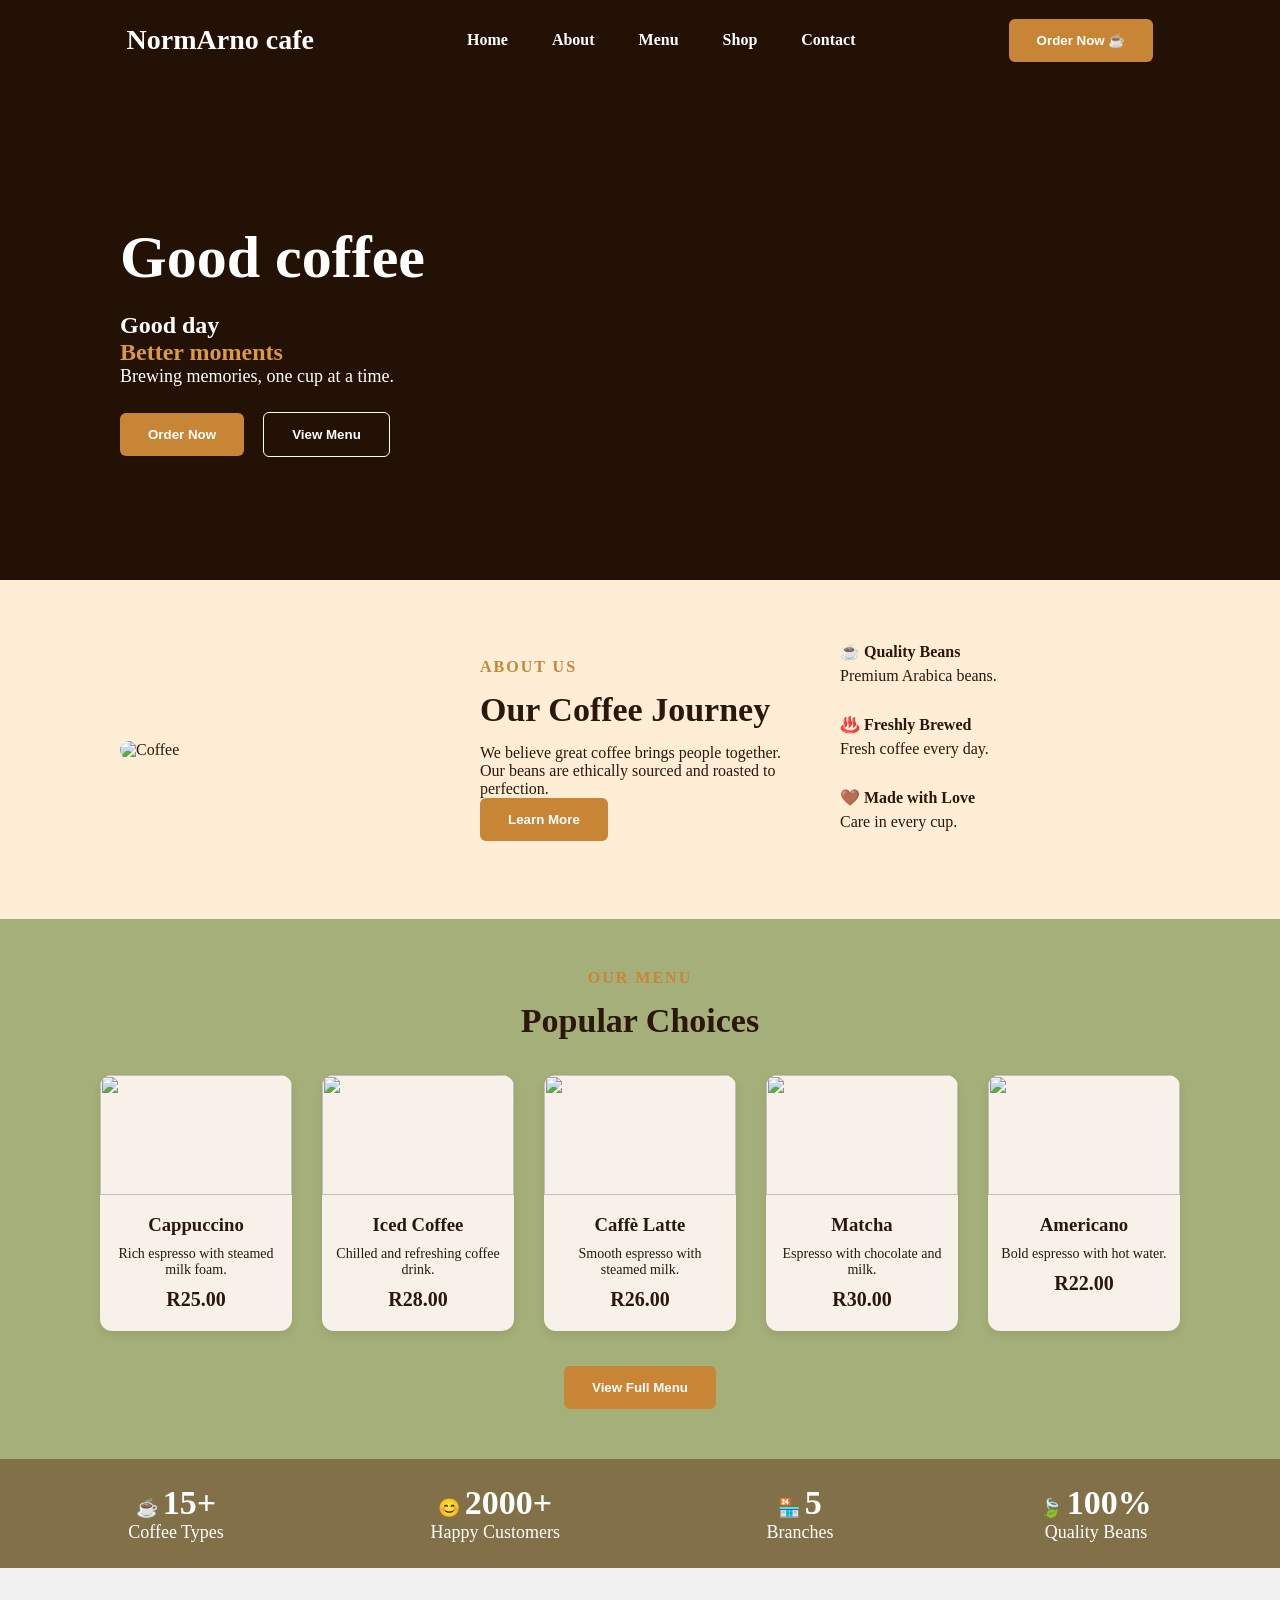
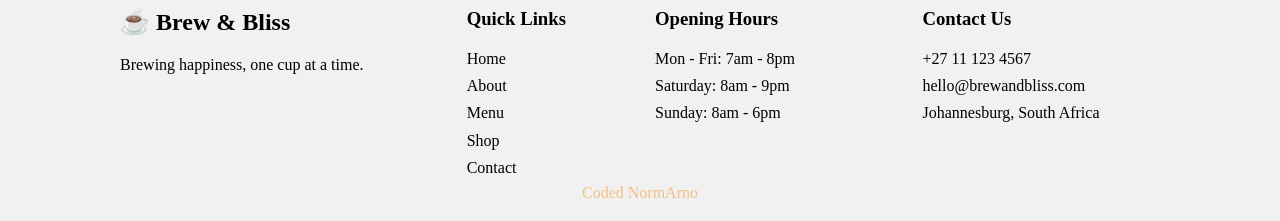
==== index.html @ b8cc1313 "Add files via upload" ====
<!DOCTYPE html>
<html lang="en">
<head>
  <meta charset="UTF-8" />
  <meta name="viewport" content="width=device-width, initial-scale=1.0" />
  <title>Noma & Arnot's coffee shop</title>
  <link rel="stylesheet" href="style.css" />
</head>
<body>

  <header>
    <div class="logo"> NormArno cafe <span></span></div>
    <nav>
      <a href="#">Home</a>
      <a href="#">About</a>
      <a href="#">Menu</a>
      <a href="#">Shop</a>
      <a href="#">Contact</a>
    </nav>
    <button>Order Now ☕</button>
  </header>

  <section class="hero">
    <div class="hero-slides" aria-hidden="true">
      <div class="hero-slide slide-one"></div>
      <div class="hero-slide slide-two"></div>
      <div class="hero-slide slide-three"></div>
    </div>
    <div class="hero-text">
      <h1>Good coffee</h1>
      <h2>Good day <br><span>Better moments</span></h2>
      <p>Brewing memories, one cup at a time.</p>
      <div>
        <button>Order Now</button>
        <button class="outline">View Menu</button>
      </div>
    </div>
  </section>

  <section class="about">
    <img src="images/LJ.png" alt="Coffee">
    <div>
      <h4>ABOUT US</h4>
      <h2>Our Coffee Journey</h2>
      <p>We believe great coffee brings people together. Our beans are ethically sourced and roasted to perfection.</p>
      <button>Learn More</button>
    </div>

    <div class="features">
      <p>☕ <b>Quality Beans</b><br>Premium Arabica beans.</p>
      <p>♨️ <b>Freshly Brewed</b><br>Fresh coffee every day.</p>
      <p>🤎 <b>Made with Love</b><br>Care in every cup.</p>
    </div>
  </section>

  <section class="menu">
    <h4>OUR MENU</h4>
    <h2>Popular Choices</h2>

    <div class="cards">
      <div class="card">
        <img src="images/CAPP.png">
        <h3>Cappuccino</h3>
        <p>Rich espresso with steamed milk foam.</p>
        <b>R25.00</b>
      </div>

      <div class="card">
        <img src="images/ICE.png">
        <h3>Iced Coffee</h3>
        <p>Chilled and refreshing coffee drink.</p>
        <b>R28.00</b>
      </div>

      <div class="card">
        <img src="images/Latte.png">
        <h3>Caffè Latte</h3>
        <p>Smooth espresso with steamed milk.</p>
        <b>R26.00</b>
      </div>

      <div class="card">
        <img src="images/Matcha.png">
        <h3>Matcha</h3>
        <p>Espresso with chocolate and milk.</p>
        <b>R30.00</b>
      </div>

      <div class="card">
        <img src="images/Americano.png">
        <h3>Americano</h3>
        <p>Bold espresso with hot water.</p>
        <b>R22.00</b>
      </div>
    </div>

    <button>View Full Menu</button>
  </section>

  <section class="stats">
    <div>☕ <b>15+</b><br>Coffee Types</div>
    <div>😊 <b>2000+</b><br>Happy Customers</div>
    <div>🏪 <b>5</b><br>Branches</div>
    <div>🍃 <b>100%</b><br>Quality Beans</div>
  </section>

  <footer>
    <div>
      <h2>☕ Brew & Bliss</h2>
      <p>Brewing happiness, one cup at a time.</p>
    </div>

    <div>
      <h3>Quick Links</h3>
      <p>Home<br>About<br>Menu<br>Shop<br>Contact</p>
    </div>

    <div>
      <h3>Opening Hours</h3>
      <p>Mon - Fri: 7am - 8pm<br>Saturday: 8am - 9pm<br>Sunday: 8am - 6pm</p>
    </div>

    <div>
      <h3>Contact Us</h3>
      <p>+27 11 123 4567<br>hello@brewandbliss.com<br>Johannesburg, South Africa</p>
    </div>

    <p class="credit"> Coded NormArno </p>
  </footer>

</body>
</html>
---- style.css ----
*{
  margin:0;
  padding:0;
  box-sizing:border-box;
}

body{
  font-family:Georgia, serif;
  color:#2b170c;
  background:#FFEED6;
}

header{
  height:80px;
  background:#241105;
  color:white;
  display:flex;
  justify-content:space-around;
  align-items:center;
  padding:0 60px;
}

.logo{
  font-size:28px;
  font-weight:bold;
}

.logo span{
  display:block;
  font-size:12px;
  letter-spacing:4px;
}

nav a{
  color:white;
  text-decoration:none;
  margin:0 20px;
  font-weight:bold;
}

button{
  background:#c98536;
  color:white;
  border:none;
  padding:14px 28px;
  border-radius:6px;
  font-weight:bold;
  cursor:pointer;
}

.hero{
  height:500px;
  position:relative;
  overflow:hidden;
  display:flex;
  align-items:center;
  padding-left:120px;
  color:white;
}

.hero-slides{
  position:absolute;
  inset:0;
  background:#241105;
  z-index:0;
}

.hero-slide{
  position:absolute;
  inset:0;
  background-size:cover;
  background-position:center;
  opacity:0;
  animation:heroSlideshow 15s infinite;
}

.hero-slide::after{
  content:"";
  position:absolute;
  inset:0;
  background:rgba(0,0,0,.25);
}

.slide-one{
  background-image:url("images/NormArno background.png");
  background-size:contain;
  background-repeat:no-repeat;
  background-color:#d8c8ad;
  animation-delay:0s;
}

.slide-two{
  background-image:url("images/Background3.jpg");
  animation-delay:-5s;
}

.slide-three{
  background-image:url("images/Picture2..jpg");
  animation-delay:-10s;
}

@keyframes heroSlideshow{
  0%, 33.33%{opacity:1;}
  40%, 100%{opacity:0;}
}

.hero-text{
  position:relative;
  z-index:1;
}

.hero h4{
  color:#d99a43;
  letter-spacing:3px;
}

.hero h1{
  font-size:60px;
  margin:20px 0;
}

.hero span{
  color:#d99a43;
}

.hero p{
  font-size:18px;
  margin-bottom:25px;
}

.outline{
  background:transparent;
  border:1px solid white;
  margin-left:15px;
}

.about{
  display:grid;
  grid-template-columns:1fr 1fr 1fr;
  gap:40px;
  padding:60px 120px;
  align-items:center;
}

.about img{
  width:100%;
  border-radius:14px;
}

.about h4,
.menu h4{
  color:#c98536;
  letter-spacing:2px;
}

.about h2,
.menu h2{
  font-size:34px;
  margin:15px 0;
}

.features p{
  margin-bottom:25px;
  line-height:1.5;
}

.menu{
  text-align:center;
  padding:50px 100px;
  background:#A5AF79;
}

.cards{
  display:flex;
  justify-content:center;
  gap:30px;
  margin:35px 0;
}

.card{
  width:210px;
  background:#f7f1ea;
  border-radius:12px;
  overflow:hidden;
  padding-bottom:20px;
  box-shadow:0 4px 10px rgba(0,0,0,.08);
}

.card img{
  width:100%;
  height:120px;
  object-fit:cover;
}

.card h3{
  margin-top:15px;
}

.card p{
  font-size:14px;
  padding:10px;
}

.card b{
  font-size:20px;
}

.stats{
  background:#827148;
  color:white;
  display:flex;
  justify-content:space-around;
  padding:25px;
  text-align:center;
  font-size:18px;
}

.stats b{
  font-size:34px;
}

footer{
  background:#F1F1F1;
  color:black;
  display:grid;
  grid-template-columns:2fr 1fr 1.5fr 1.5fr;
  gap:30px;
  padding:40px 120px;
  position:relative;
}

footer h2,
footer h3{
  margin-bottom:15px;
}

footer p{
  line-height:1.7;
}

.credit{
  position:absolute;
  bottom:15px;
  left:50%;
  transform:translateX(-50%);
  color:#f2c087;
}

@media(max-width:900px){
  header,
  .cards,
  .stats{
    flex-direction:column;
    height:auto;
    gap:20px;
    padding:20px;
  }

  .about,
  footer{
    grid-template-columns:1fr;
    padding:40px 25px;
  }

  .hero{
    padding:40px;
  }

  .hero h1{
    font-size:42px;
  }

  .cards{
    align-items:center;
  }
}

@media(max-width:600px){
  header{
    padding:20px 15px;
    text-align:center;
  }

  .logo{
    font-size:24px;
  }

  nav{
    display:flex;
    flex-wrap:wrap;
    justify-content:center;
    gap:10px;
  }

  nav a{
    margin:0 5px;
  }

  .hero{
    min-height:500px;
    height:auto;
    padding:40px 25px;
  }

  .slide-one{
    background-size:cover;
    background-position:center;
  }

  .hero h1{
    font-size:38px;
  }

  .hero h2{
    font-size:28px;
  }

  .hero-text button{
    margin:5px 0;
  }

  .outline{
    margin-left:0;
  }

  .menu{
    padding:45px 20px;
  }

  .cards{
    width:100%;
  }

  .card{
    width:min(100%, 280px);
  }

  .stats{
    gap:25px;
  }

  footer{
    text-align:center;
    padding:40px 25px 70px;
  }
}
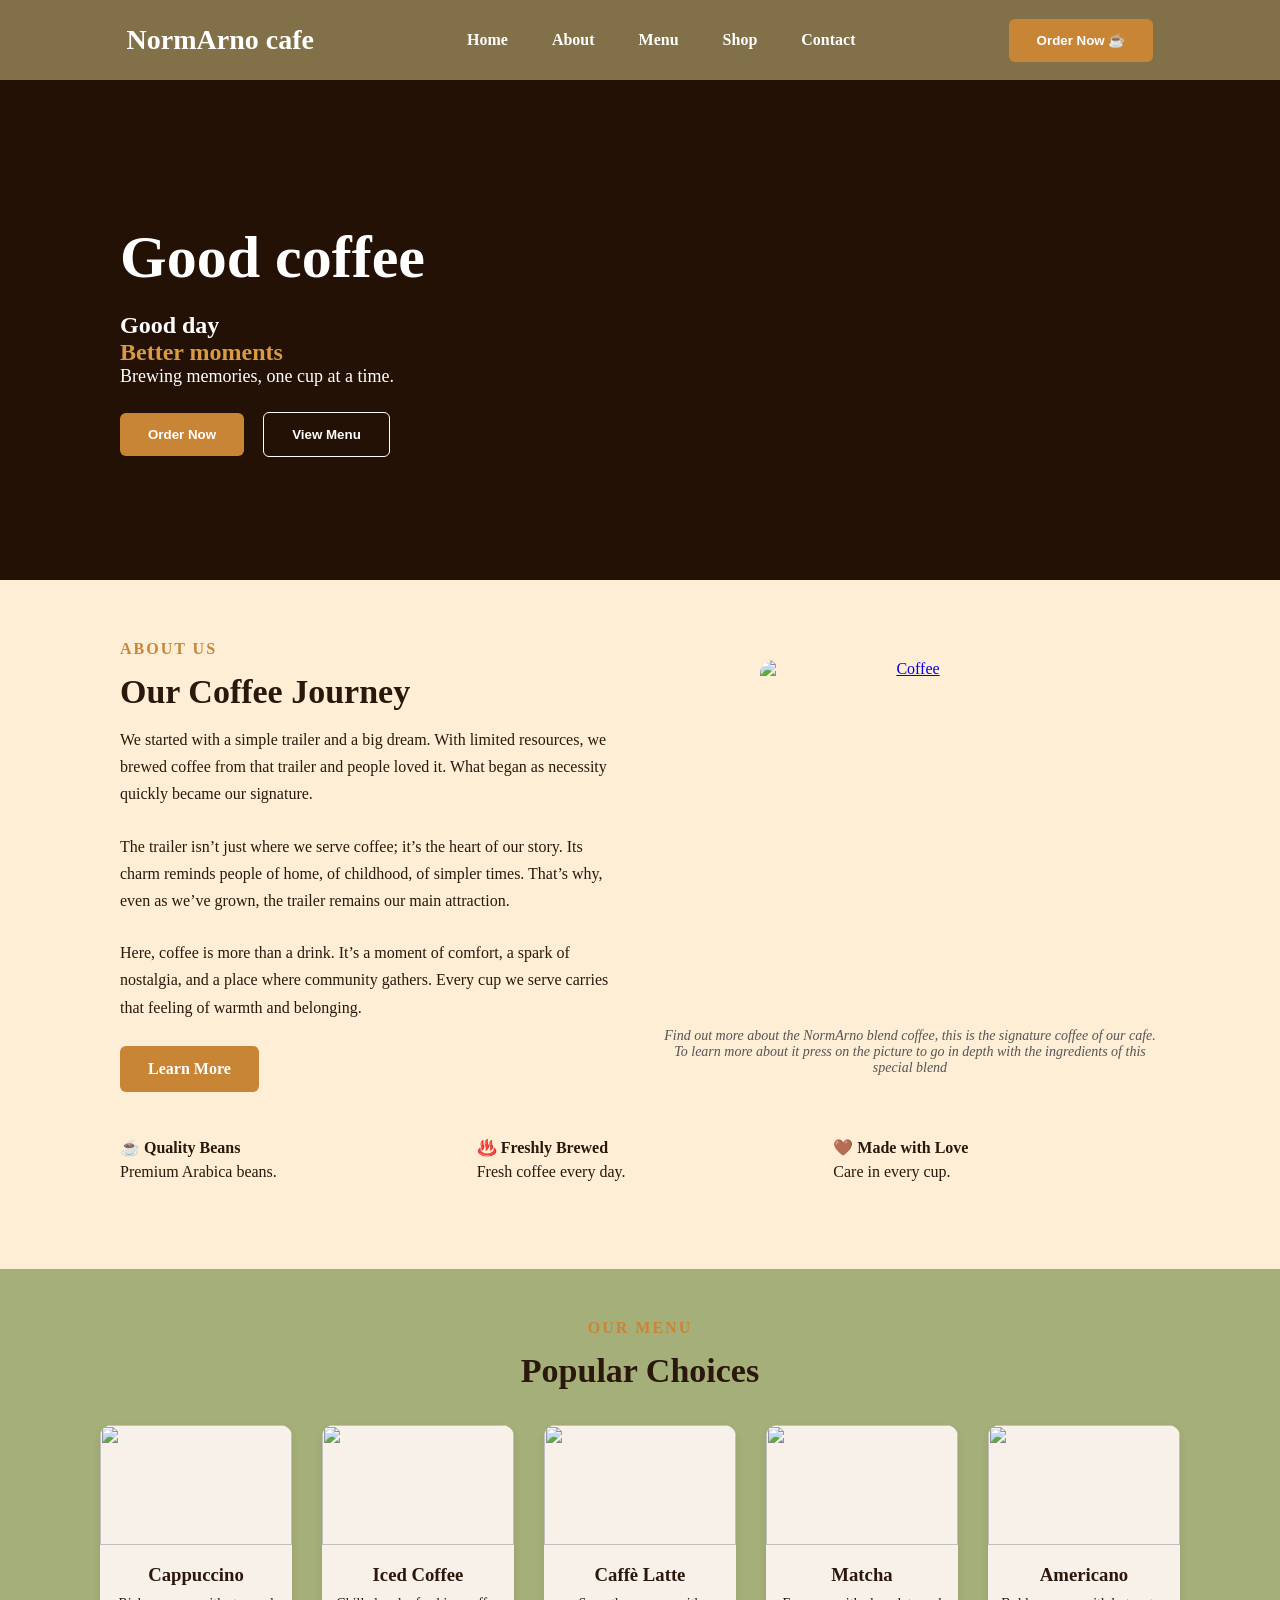
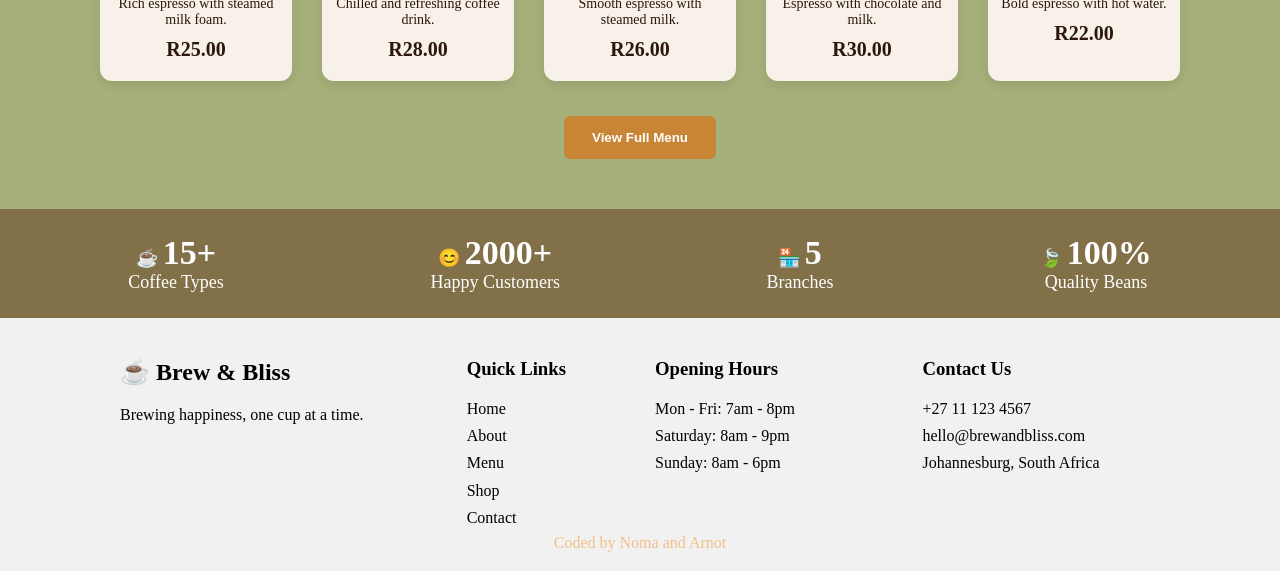
==== commit c95be91c: "Add files via upload" ====
--- a/index.html
+++ b/index.html
@@ -38,12 +38,19 @@
   </section>
 
   <section class="about">
-    <img src="images/LJ.png" alt="Coffee">
+    <figure>
+      <a href="https://traderoutecoffees.co.za/product/colombian-coffee-pods-10-pack/" target="_blank">
+    <img src="images/Famous-coffee.jpg" alt="Coffee">
+      </a>
+    <figcaption>Find out more about the NormArno blend coffee, this is the signature coffee of our cafe. To learn more about it press on the picture to go in depth with the ingredients of this special blend</figcaption>
+    </figure>
     <div>
       <h4>ABOUT US</h4>
       <h2>Our Coffee Journey</h2>
-      <p>We believe great coffee brings people together. Our beans are ethically sourced and roasted to perfection.</p>
-      <button>Learn More</button>
+      <p>We started with a simple trailer and a big dream. With limited resources, we brewed coffee from that trailer and people loved it. What began as necessity quickly became our signature.</p>
+      <p>The trailer isn’t just where we serve coffee; it’s the heart of our story. Its charm reminds people of home, of childhood, of simpler times. That’s why, even as we’ve grown, the trailer remains our main attraction.</p>
+      <p>Here, coffee is more than a drink. It’s a moment of comfort, a spark of nostalgia, and a place where community gathers. Every cup we serve carries that feeling of warmth and belonging.</p>
+      <a class="about-button" href="https://traderoutecoffees.co.za/our-story/" target="_blank">Learn More</a>
     </div>
 
     <div class="features">
@@ -125,7 +132,7 @@
       <p>+27 11 123 4567<br>hello@brewandbliss.com<br>Johannesburg, South Africa</p>
     </div>
 
-    <p class="credit"> Coded NormArno </p>
+    <p class="credit"> Coded by Noma and Arnot </p>
   </footer>
 
 </body>
--- a/style.css
+++ b/style.css
@@ -12,7 +12,7 @@
 
 header{
   height:80px;
-  background:#241105;
+  background:#827148;
   color:white;
   display:flex;
   justify-content:space-around;
@@ -90,12 +90,12 @@
 }
 
 .slide-two{
-  background-image:url("images/Background3.jpg");
+  background-image:url("images/iced.jpg");
   animation-delay:-5s;
 }
 
 .slide-three{
-  background-image:url("images/Picture2..jpg");
+  background-image:url("images/coffee's.jpg");
   animation-delay:-10s;
 }
 
@@ -136,15 +136,24 @@
 
 .about{
   display:grid;
-  grid-template-columns:1fr 1fr 1fr;
+  grid-template-columns:1fr 1fr;
   gap:40px;
   padding:60px 120px;
-  align-items:center;
+  align-items:start;
 }
 
 .about img{
   width:100%;
+  height:360px;
+  object-fit:cover;
   border-radius:14px;
+  grid-column:2;
+  grid-row:1;
+}
+
+.about > div:not(.features){
+  grid-column:1;
+  grid-row:1;
 }
 
 .about h4,
@@ -153,15 +162,42 @@
   letter-spacing:2px;
 }
 
+nav a:hover{
+  background: color #d99a43;
+}
+
+.about-button{
+  display:inline-block;
+  background:#c98536;
+  color:white;
+  text-decoration:none;
+  padding:14px 28px;
+  border-radius:6px;
+  font-weight:bold;
+}
+
 .about h2,
 .menu h2{
   font-size:34px;
   margin:15px 0;
 }
 
+.about > div:not(.features) p{
+  text-align:left;
+  line-height:1.7;
+  margin-bottom:25px;
+}
+
 .features p{
   margin-bottom:25px;
   line-height:1.5;
+}
+
+.features{
+  grid-column:1 / -1;
+  display:grid;
+  grid-template-columns:repeat(3, 1fr);
+  gap:30px;
 }
 
 .menu{
@@ -256,7 +292,11 @@
     padding:20px;
   }
 
-  .about,
+  .about{
+    grid-template-columns:1fr 1fr;
+    padding:40px 25px;
+  }
+
   footer{
     grid-template-columns:1fr;
     padding:40px 25px;
@@ -276,6 +316,16 @@
 }
 
 @media(max-width:600px){
+  .about{
+    grid-template-columns:1fr;
+  }
+
+  .about img,
+  .about > div:not(.features){
+    grid-column:auto;
+    grid-row:auto;
+  }
+
   header{
     padding:20px 15px;
     text-align:center;
@@ -343,4 +393,89 @@
     text-align:center;
     padding:40px 25px 70px;
   }
-}+}
+
+
+
+
+
+
+
+
+
+
+
+
+
+
+
+
+
+
+
+
+
+
+
+
+
+
+
+
+
+
+
+
+
+
+
+
+
+
+
+
+
+
+
+
+
+
+
+
+
+
+
+
+
+
+
+
+
+
+
+
+
+
+
+
+
+
+
+figure {
+  text-align: center;       /* centers image + caption */
+  margin: 20px auto;        /* spacing around the figure */
+}
+
+figure img {
+  max-width: 300px;         /* keeps image size manageable */
+  display: block;
+  margin: 0 auto;           /* centers the image */
+  border-radius: 10px;      /* optional: rounded corners */
+}
+
+figcaption {
+  font-size: 14px;          /* smaller caption text */
+  color: #555;              /* softer gray tone */
+  margin-top: 8px;          /* space between image and caption */
+  font-style: italic;       /* makes it look like a caption */
+}
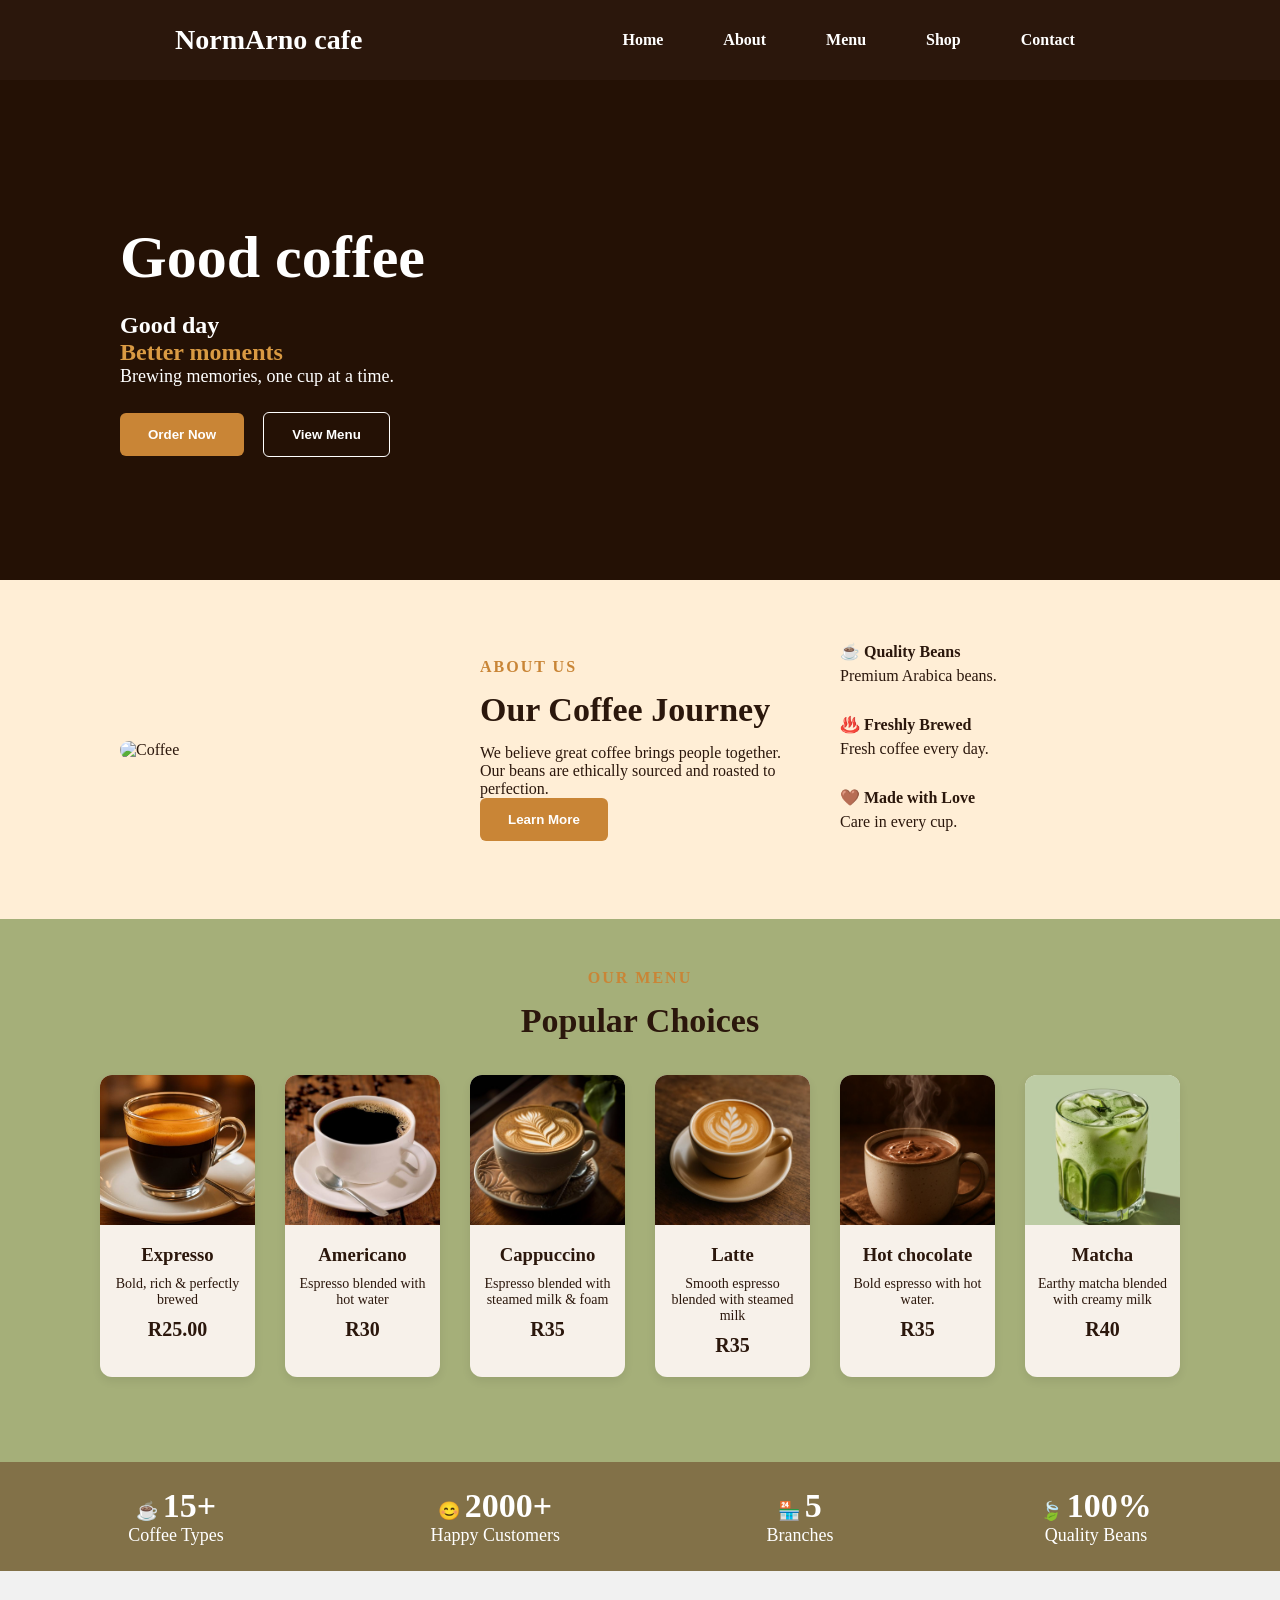
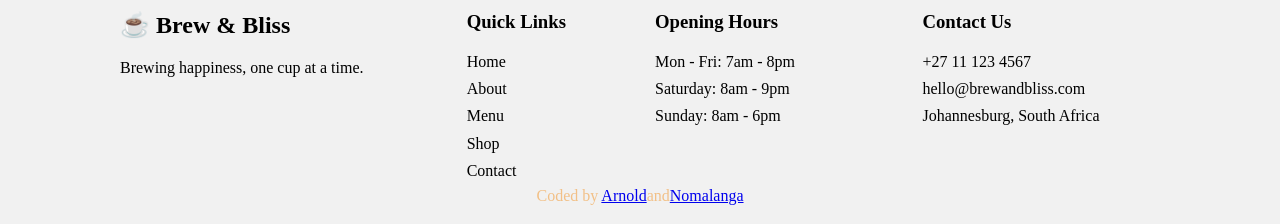
==== commit 7477aa5e: "Add files via upload" ====
--- a/index.html
+++ b/index.html
@@ -3,7 +3,7 @@
 <head>
   <meta charset="UTF-8" />
   <meta name="viewport" content="width=device-width, initial-scale=1.0" />
-  <title>Noma & Arnot's coffee shop</title>
+  <title>Noma & Arno's coffee shop</title>
   <link rel="stylesheet" href="style.css" />
 </head>
 <body>
@@ -11,13 +11,16 @@
   <header>
     <div class="logo"> NormArno cafe <span></span></div>
     <nav>
-      <a href="#">Home</a>
-      <a href="#">About</a>
-      <a href="#">Menu</a>
-      <a href="#">Shop</a>
-      <a href="#">Contact</a>
+     <ul>
+      <li><a href="#">Home</a></li>
+      <li><a href="#">About</a></li>
+      <li><a class="Menu" href="https://plato.coffee/pages/our-menu" target="_blank">Menu</a></li>
+       <li><a href="#">Shop</a></li> 
+       <li><a href="#">Contact</a></li>
+     </ul>
     </nav>
-    <button>Order Now ☕</button>
+    
+    
   </header>
 
   <section class="hero">
@@ -38,19 +41,12 @@
   </section>
 
   <section class="about">
-    <figure>
-      <a href="https://traderoutecoffees.co.za/product/colombian-coffee-pods-10-pack/" target="_blank">
-    <img src="images/Famous-coffee.jpg" alt="Coffee">
-      </a>
-    <figcaption>Find out more about the NormArno blend coffee, this is the signature coffee of our cafe. To learn more about it press on the picture to go in depth with the ingredients of this special blend</figcaption>
-    </figure>
+    <img src="images/LJ.png" alt="Coffee">
     <div>
       <h4>ABOUT US</h4>
       <h2>Our Coffee Journey</h2>
-      <p>We started with a simple trailer and a big dream. With limited resources, we brewed coffee from that trailer and people loved it. What began as necessity quickly became our signature.</p>
-      <p>The trailer isn’t just where we serve coffee; it’s the heart of our story. Its charm reminds people of home, of childhood, of simpler times. That’s why, even as we’ve grown, the trailer remains our main attraction.</p>
-      <p>Here, coffee is more than a drink. It’s a moment of comfort, a spark of nostalgia, and a place where community gathers. Every cup we serve carries that feeling of warmth and belonging.</p>
-      <a class="about-button" href="https://traderoutecoffees.co.za/our-story/" target="_blank">Learn More</a>
+      <p>We believe great coffee brings people together. Our beans are ethically sourced and roasted to perfection.</p>
+      <button>Learn More</button>
     </div>
 
     <div class="features">
@@ -66,42 +62,48 @@
 
     <div class="cards">
       <div class="card">
-        <img src="images/CAPP.png">
-        <h3>Cappuccino</h3>
-        <p>Rich espresso with steamed milk foam.</p>
+        <img src="Espresso.jfif">
+        <h3>Expresso</h3>
+        <p>Bold, rich & perfectly brewed</p>
         <b>R25.00</b>
       </div>
 
       <div class="card">
-        <img src="images/ICE.png">
-        <h3>Iced Coffee</h3>
-        <p>Chilled and refreshing coffee drink.</p>
-        <b>R28.00</b>
+        <img src="Americano.jfif">
+        <h3>Americano</h3>
+        <p>Espresso blended with hot water</p>
+        <b>R30</b>
       </div>
 
       <div class="card">
-        <img src="images/Latte.png">
-        <h3>Caffè Latte</h3>
-        <p>Smooth espresso with steamed milk.</p>
-        <b>R26.00</b>
+        <img src="Cappuccino.jfif">
+        <h3>Cappuccino</h3>
+        <p>Espresso blended with steamed milk & foam</p>
+        <b>R35</b>
       </div>
 
       <div class="card">
-        <img src="images/Matcha.png">
-        <h3>Matcha</h3>
-        <p>Espresso with chocolate and milk.</p>
-        <b>R30.00</b>
+        <img src="Latte.jfif">
+        <h3>Latte</h3>
+        <p>Smooth espresso blended with steamed milk</p>
+        <b>R35</b>
       </div>
 
       <div class="card">
-        <img src="images/Americano.png">
-        <h3>Americano</h3>
+        <img src="Hot Chocolate.jfif">
+        <h3>Hot chocolate</h3>
         <p>Bold espresso with hot water.</p>
-        <b>R22.00</b>
+        <b>R35</b>
       </div>
-    </div>
+         <div class="card">
+        <img src="Matcha.jfif">
+        <h3>Matcha</h3>
+        <p>Earthy matcha blended with creamy milk</p>
+        <b>R40</b>
+      </div>
 
-    <button>View Full Menu</button>
+
+   
   </section>
 
   <section class="stats">
@@ -132,7 +134,8 @@
       <p>+27 11 123 4567<br>hello@brewandbliss.com<br>Johannesburg, South Africa</p>
     </div>
 
-    <p class="credit"> Coded by Noma and Arnot </p>
+    
+    <p class="credit"> Coded by <a href="https://github.com/dashboard">Arnold</a><a>and</a><a href="https://github.com/dashboard">Nomalanga</a></p>
   </footer>
 
 </body>
--- a/style.css
+++ b/style.css
@@ -1,7 +1,7 @@
 *{
-  margin:0;
+  margin: 0;
   padding:0;
-  box-sizing:border-box;
+  
 }
 
 body{
@@ -12,7 +12,7 @@
 
 header{
   height:80px;
-  background:#827148;
+  background:#2b170c;
   color:white;
   display:flex;
   justify-content:space-around;
@@ -31,12 +31,39 @@
   letter-spacing:4px;
 }
 
+nav li{
+  height: 50px;
+}
+
+
+nav ul{
+  width: 100%;
+  list-style: none;
+  display: flex;
+  justify-content: flex-end;
+  align-items: center;
+
+}
+
 nav a{
+  height: 100%;
   color:white;
   text-decoration:none;
-  margin:0 20px;
   font-weight:bold;
-}
+  padding: 0 30px;
+  display: flex;
+  align-items: center;
+}
+
+nav a:hover{
+  background-color: #d99a43;
+}
+
+nav li:first-child{
+  margin-right: auto;
+}
+
+
 
 button{
   background:#c98536;
@@ -90,12 +117,12 @@
 }
 
 .slide-two{
-  background-image:url("images/iced.jpg");
+  background-image:url("images/Background3.jpg");
   animation-delay:-5s;
 }
 
 .slide-three{
-  background-image:url("images/coffee's.jpg");
+  background-image:url("images/Picture2..jpg");
   animation-delay:-10s;
 }
 
@@ -136,24 +163,15 @@
 
 .about{
   display:grid;
-  grid-template-columns:1fr 1fr;
+  grid-template-columns:1fr 1fr 1fr;
   gap:40px;
   padding:60px 120px;
-  align-items:start;
+  align-items:center;
 }
 
 .about img{
   width:100%;
-  height:360px;
-  object-fit:cover;
   border-radius:14px;
-  grid-column:2;
-  grid-row:1;
-}
-
-.about > div:not(.features){
-  grid-column:1;
-  grid-row:1;
 }
 
 .about h4,
@@ -162,42 +180,15 @@
   letter-spacing:2px;
 }
 
-nav a:hover{
-  background: color #d99a43;
-}
-
-.about-button{
-  display:inline-block;
-  background:#c98536;
-  color:white;
-  text-decoration:none;
-  padding:14px 28px;
-  border-radius:6px;
-  font-weight:bold;
-}
-
 .about h2,
 .menu h2{
   font-size:34px;
   margin:15px 0;
 }
 
-.about > div:not(.features) p{
-  text-align:left;
-  line-height:1.7;
-  margin-bottom:25px;
-}
-
 .features p{
   margin-bottom:25px;
   line-height:1.5;
-}
-
-.features{
-  grid-column:1 / -1;
-  display:grid;
-  grid-template-columns:repeat(3, 1fr);
-  gap:30px;
 }
 
 .menu{
@@ -224,7 +215,7 @@
 
 .card img{
   width:100%;
-  height:120px;
+  height: 150px;
   object-fit:cover;
 }
 
@@ -274,6 +265,10 @@
   line-height:1.7;
 }
 
+.p{
+  font-style: italic;
+}
+
 .credit{
   position:absolute;
   bottom:15px;
@@ -292,11 +287,7 @@
     padding:20px;
   }
 
-  .about{
-    grid-template-columns:1fr 1fr;
-    padding:40px 25px;
-  }
-
+  .about,
   footer{
     grid-template-columns:1fr;
     padding:40px 25px;
@@ -316,16 +307,6 @@
 }
 
 @media(max-width:600px){
-  .about{
-    grid-template-columns:1fr;
-  }
-
-  .about img,
-  .about > div:not(.features){
-    grid-column:auto;
-    grid-row:auto;
-  }
-
   header{
     padding:20px 15px;
     text-align:center;
@@ -396,86 +377,3 @@
 }
 
 
-
-
-
-
-
-
-
-
-
-
-
-
-
-
-
-
-
-
-
-
-
-
-
-
-
-
-
-
-
-
-
-
-
-
-
-
-
-
-
-
-
-
-
-
-
-
-
-
-
-
-
-
-
-
-
-
-
-
-
-
-
-
-
-
-
-figure {
-  text-align: center;       /* centers image + caption */
-  margin: 20px auto;        /* spacing around the figure */
-}
-
-figure img {
-  max-width: 300px;         /* keeps image size manageable */
-  display: block;
-  margin: 0 auto;           /* centers the image */
-  border-radius: 10px;      /* optional: rounded corners */
-}
-
-figcaption {
-  font-size: 14px;          /* smaller caption text */
-  color: #555;              /* softer gray tone */
-  margin-top: 8px;          /* space between image and caption */
-  font-style: italic;       /* makes it look like a caption */
-}
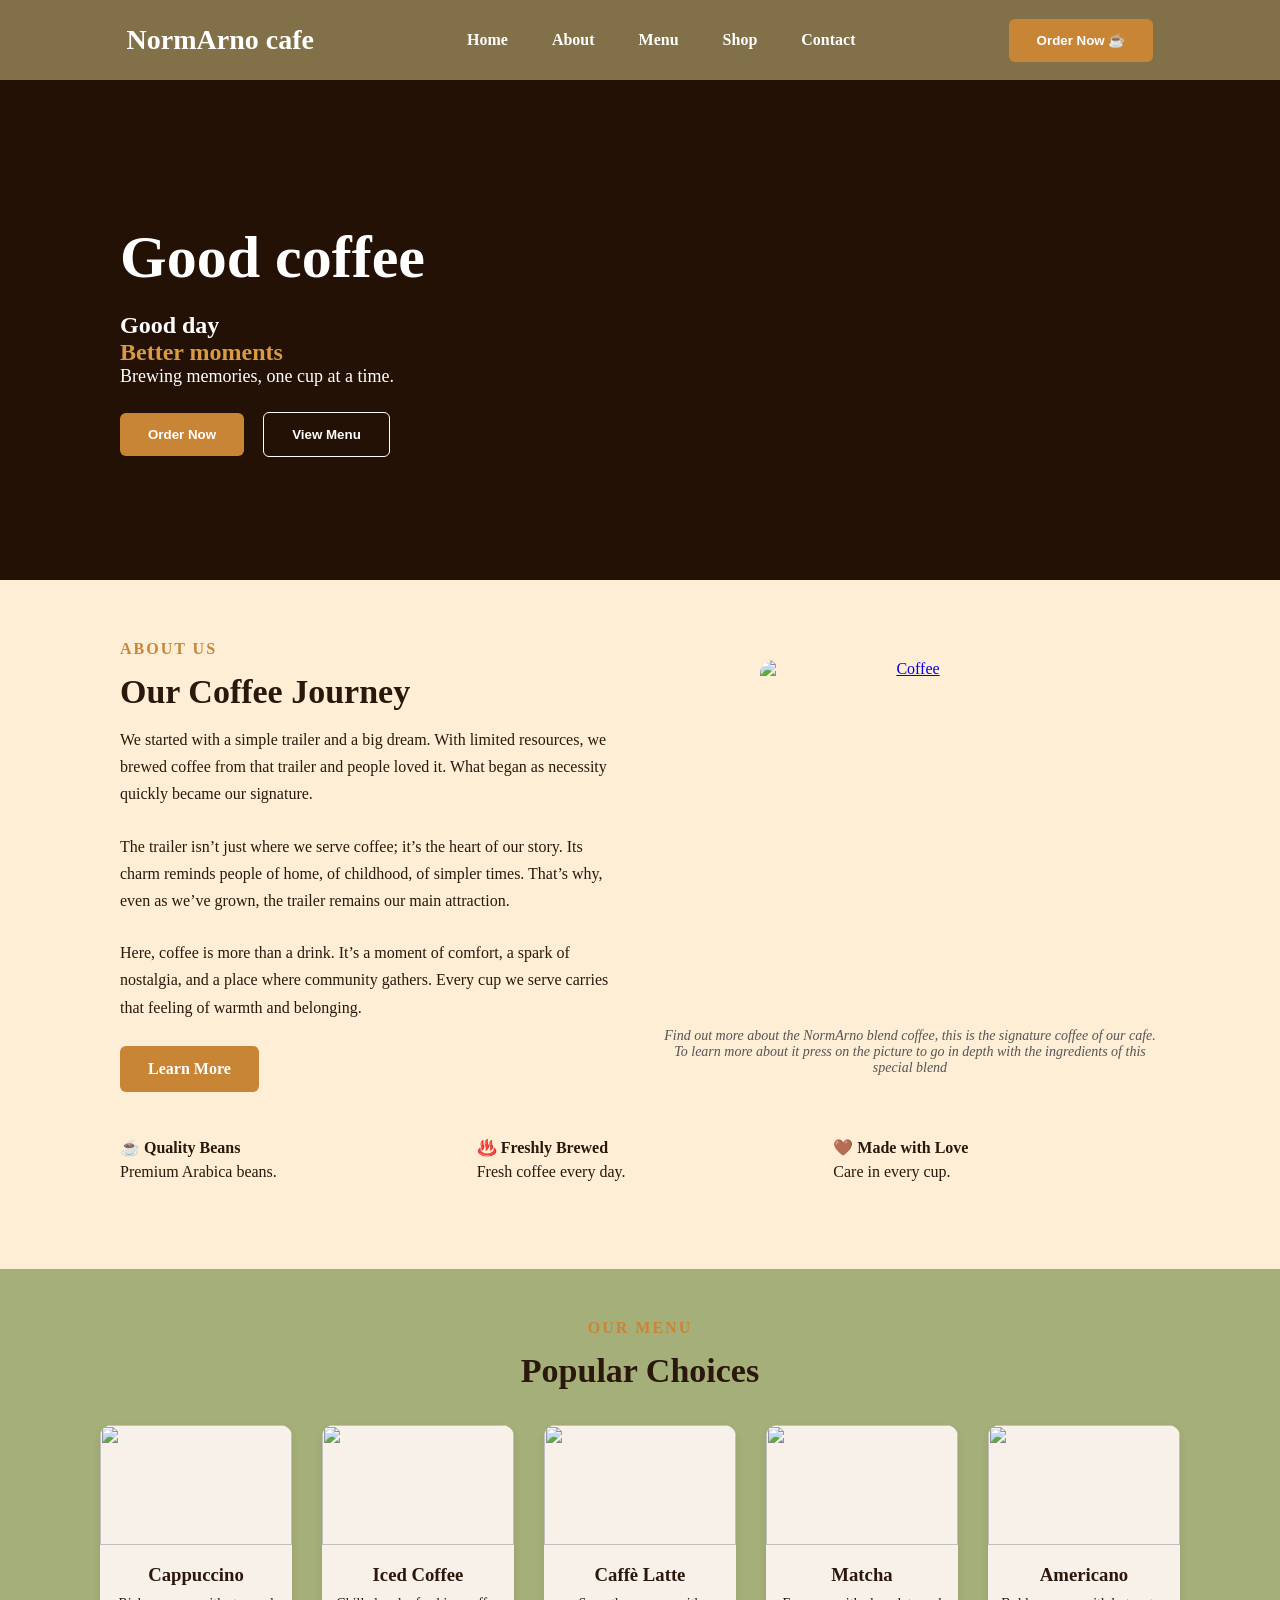
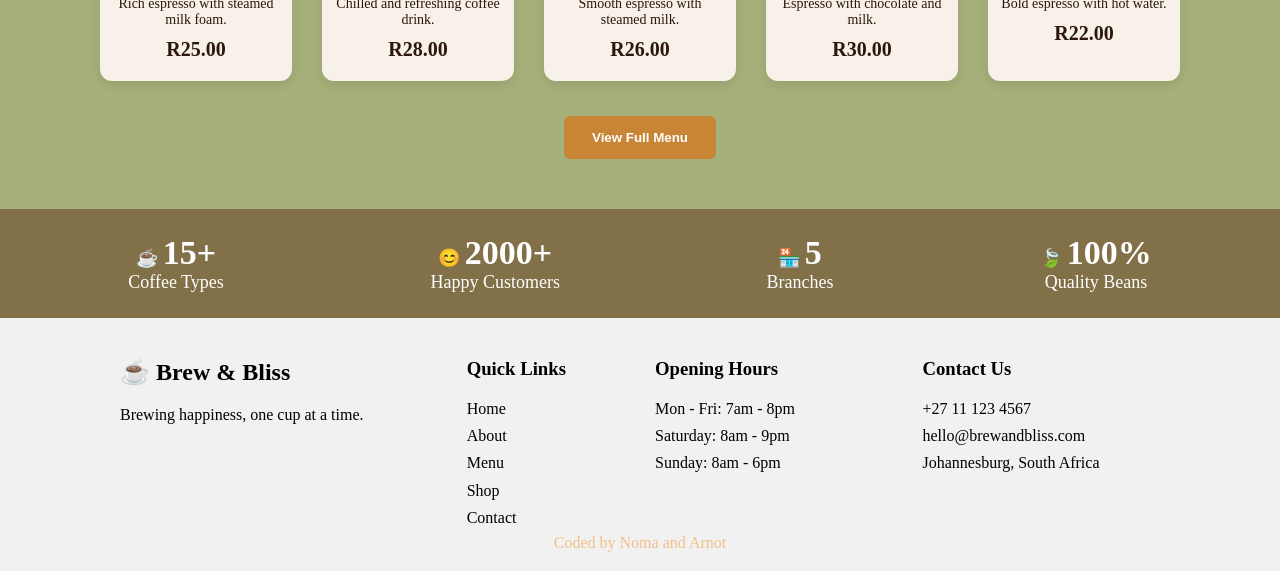
==== commit cac98833: "Add files via upload" ====
--- a/index.html
+++ b/index.html
@@ -3,7 +3,7 @@
 <head>
   <meta charset="UTF-8" />
   <meta name="viewport" content="width=device-width, initial-scale=1.0" />
-  <title>Noma & Arno's coffee shop</title>
+  <title>Noma & Arnot's coffee shop</title>
   <link rel="stylesheet" href="style.css" />
 </head>
 <body>
@@ -11,16 +11,13 @@
   <header>
     <div class="logo"> NormArno cafe <span></span></div>
     <nav>
-     <ul>
-      <li><a href="#">Home</a></li>
-      <li><a href="#">About</a></li>
-      <li><a class="Menu" href="https://plato.coffee/pages/our-menu" target="_blank">Menu</a></li>
-       <li><a href="#">Shop</a></li> 
-       <li><a href="#">Contact</a></li>
-     </ul>
+      <a href="#">Home</a>
+      <a href="#">About</a>
+      <a href="#">Menu</a>
+      <a href="#">Shop</a>
+      <a href="#">Contact</a>
     </nav>
-    
-    
+    <button>Order Now ☕</button>
   </header>
 
   <section class="hero">
@@ -41,12 +38,19 @@
   </section>
 
   <section class="about">
-    <img src="images/LJ.png" alt="Coffee">
+    <figure>
+      <a href="https://traderoutecoffees.co.za/product/colombian-coffee-pods-10-pack/" target="_blank">
+    <img src="images/Famous-coffee.jpg" alt="Coffee">
+      </a>
+    <figcaption>Find out more about the NormArno blend coffee, this is the signature coffee of our cafe. To learn more about it press on the picture to go in depth with the ingredients of this special blend</figcaption>
+    </figure>
     <div>
       <h4>ABOUT US</h4>
       <h2>Our Coffee Journey</h2>
-      <p>We believe great coffee brings people together. Our beans are ethically sourced and roasted to perfection.</p>
-      <button>Learn More</button>
+      <p>We started with a simple trailer and a big dream. With limited resources, we brewed coffee from that trailer and people loved it. What began as necessity quickly became our signature.</p>
+      <p>The trailer isn’t just where we serve coffee; it’s the heart of our story. Its charm reminds people of home, of childhood, of simpler times. That’s why, even as we’ve grown, the trailer remains our main attraction.</p>
+      <p>Here, coffee is more than a drink. It’s a moment of comfort, a spark of nostalgia, and a place where community gathers. Every cup we serve carries that feeling of warmth and belonging.</p>
+      <a class="about-button" href="https://traderoutecoffees.co.za/our-story/" target="_blank">Learn More</a>
     </div>
 
     <div class="features">
@@ -62,48 +66,42 @@
 
     <div class="cards">
       <div class="card">
-        <img src="Espresso.jfif">
-        <h3>Expresso</h3>
-        <p>Bold, rich & perfectly brewed</p>
+        <img src="images/CAPP.png">
+        <h3>Cappuccino</h3>
+        <p>Rich espresso with steamed milk foam.</p>
         <b>R25.00</b>
       </div>
 
       <div class="card">
-        <img src="Americano.jfif">
-        <h3>Americano</h3>
-        <p>Espresso blended with hot water</p>
-        <b>R30</b>
+        <img src="images/ICE.png">
+        <h3>Iced Coffee</h3>
+        <p>Chilled and refreshing coffee drink.</p>
+        <b>R28.00</b>
       </div>
 
       <div class="card">
-        <img src="Cappuccino.jfif">
-        <h3>Cappuccino</h3>
-        <p>Espresso blended with steamed milk & foam</p>
-        <b>R35</b>
+        <img src="images/Latte.png">
+        <h3>Caffè Latte</h3>
+        <p>Smooth espresso with steamed milk.</p>
+        <b>R26.00</b>
       </div>
 
       <div class="card">
-        <img src="Latte.jfif">
-        <h3>Latte</h3>
-        <p>Smooth espresso blended with steamed milk</p>
-        <b>R35</b>
+        <img src="images/Matcha.png">
+        <h3>Matcha</h3>
+        <p>Espresso with chocolate and milk.</p>
+        <b>R30.00</b>
       </div>
 
       <div class="card">
-        <img src="Hot Chocolate.jfif">
-        <h3>Hot chocolate</h3>
+        <img src="images/Americano.png">
+        <h3>Americano</h3>
         <p>Bold espresso with hot water.</p>
-        <b>R35</b>
+        <b>R22.00</b>
       </div>
-         <div class="card">
-        <img src="Matcha.jfif">
-        <h3>Matcha</h3>
-        <p>Earthy matcha blended with creamy milk</p>
-        <b>R40</b>
-      </div>
+    </div>
 
-
-   
+    <button>View Full Menu</button>
   </section>
 
   <section class="stats">
@@ -134,8 +132,7 @@
       <p>+27 11 123 4567<br>hello@brewandbliss.com<br>Johannesburg, South Africa</p>
     </div>
 
-    
-    <p class="credit"> Coded by <a href="https://github.com/dashboard">Arnold</a><a>and</a><a href="https://github.com/dashboard">Nomalanga</a></p>
+    <p class="credit"> Coded by Noma and Arnot </p>
   </footer>
 
 </body>
--- a/style.css
+++ b/style.css
@@ -1,7 +1,7 @@
 *{
-  margin: 0;
+  margin:0;
   padding:0;
-  
+  box-sizing:border-box;
 }
 
 body{
@@ -12,7 +12,7 @@
 
 header{
   height:80px;
-  background:#2b170c;
+  background:#827148;
   color:white;
   display:flex;
   justify-content:space-around;
@@ -31,39 +31,12 @@
   letter-spacing:4px;
 }
 
-nav li{
-  height: 50px;
-}
-
-
-nav ul{
-  width: 100%;
-  list-style: none;
-  display: flex;
-  justify-content: flex-end;
-  align-items: center;
-
-}
-
 nav a{
-  height: 100%;
   color:white;
   text-decoration:none;
+  margin:0 20px;
   font-weight:bold;
-  padding: 0 30px;
-  display: flex;
-  align-items: center;
-}
-
-nav a:hover{
-  background-color: #d99a43;
-}
-
-nav li:first-child{
-  margin-right: auto;
-}
-
-
+}
 
 button{
   background:#c98536;
@@ -117,12 +90,12 @@
 }
 
 .slide-two{
-  background-image:url("images/Background3.jpg");
+  background-image:url("images/iced.jpg");
   animation-delay:-5s;
 }
 
 .slide-three{
-  background-image:url("images/Picture2..jpg");
+  background-image:url("images/coffee's.jpg");
   animation-delay:-10s;
 }
 
@@ -163,15 +136,24 @@
 
 .about{
   display:grid;
-  grid-template-columns:1fr 1fr 1fr;
+  grid-template-columns:1fr 1fr;
   gap:40px;
   padding:60px 120px;
-  align-items:center;
+  align-items:start;
 }
 
 .about img{
   width:100%;
+  height:360px;
+  object-fit:cover;
   border-radius:14px;
+  grid-column:2;
+  grid-row:1;
+}
+
+.about > div:not(.features){
+  grid-column:1;
+  grid-row:1;
 }
 
 .about h4,
@@ -180,15 +162,42 @@
   letter-spacing:2px;
 }
 
+nav a:hover{
+  background: color #d99a43;
+}
+
+.about-button{
+  display:inline-block;
+  background:#c98536;
+  color:white;
+  text-decoration:none;
+  padding:14px 28px;
+  border-radius:6px;
+  font-weight:bold;
+}
+
 .about h2,
 .menu h2{
   font-size:34px;
   margin:15px 0;
 }
 
+.about > div:not(.features) p{
+  text-align:left;
+  line-height:1.7;
+  margin-bottom:25px;
+}
+
 .features p{
   margin-bottom:25px;
   line-height:1.5;
+}
+
+.features{
+  grid-column:1 / -1;
+  display:grid;
+  grid-template-columns:repeat(3, 1fr);
+  gap:30px;
 }
 
 .menu{
@@ -215,7 +224,7 @@
 
 .card img{
   width:100%;
-  height: 150px;
+  height:120px;
   object-fit:cover;
 }
 
@@ -265,10 +274,6 @@
   line-height:1.7;
 }
 
-.p{
-  font-style: italic;
-}
-
 .credit{
   position:absolute;
   bottom:15px;
@@ -287,7 +292,11 @@
     padding:20px;
   }
 
-  .about,
+  .about{
+    grid-template-columns:1fr 1fr;
+    padding:40px 25px;
+  }
+
   footer{
     grid-template-columns:1fr;
     padding:40px 25px;
@@ -307,6 +316,16 @@
 }
 
 @media(max-width:600px){
+  .about{
+    grid-template-columns:1fr;
+  }
+
+  .about img,
+  .about > div:not(.features){
+    grid-column:auto;
+    grid-row:auto;
+  }
+
   header{
     padding:20px 15px;
     text-align:center;
@@ -377,3 +396,86 @@
 }
 
 
+
+
+
+
+
+
+
+
+
+
+
+
+
+
+
+
+
+
+
+
+
+
+
+
+
+
+
+
+
+
+
+
+
+
+
+
+
+
+
+
+
+
+
+
+
+
+
+
+
+
+
+
+
+
+
+
+
+
+
+
+
+
+
+
+
+figure {
+  text-align: center;       /* centers image + caption */
+  margin: 20px auto;        /* spacing around the figure */
+}
+
+figure img {
+  max-width: 300px;         /* keeps image size manageable */
+  display: block;
+  margin: 0 auto;           /* centers the image */
+  border-radius: 10px;      /* optional: rounded corners */
+}
+
+figcaption {
+  font-size: 14px;          /* smaller caption text */
+  color: #555;              /* softer gray tone */
+  margin-top: 8px;          /* space between image and caption */
+  font-style: italic;       /* makes it look like a caption */
+}
